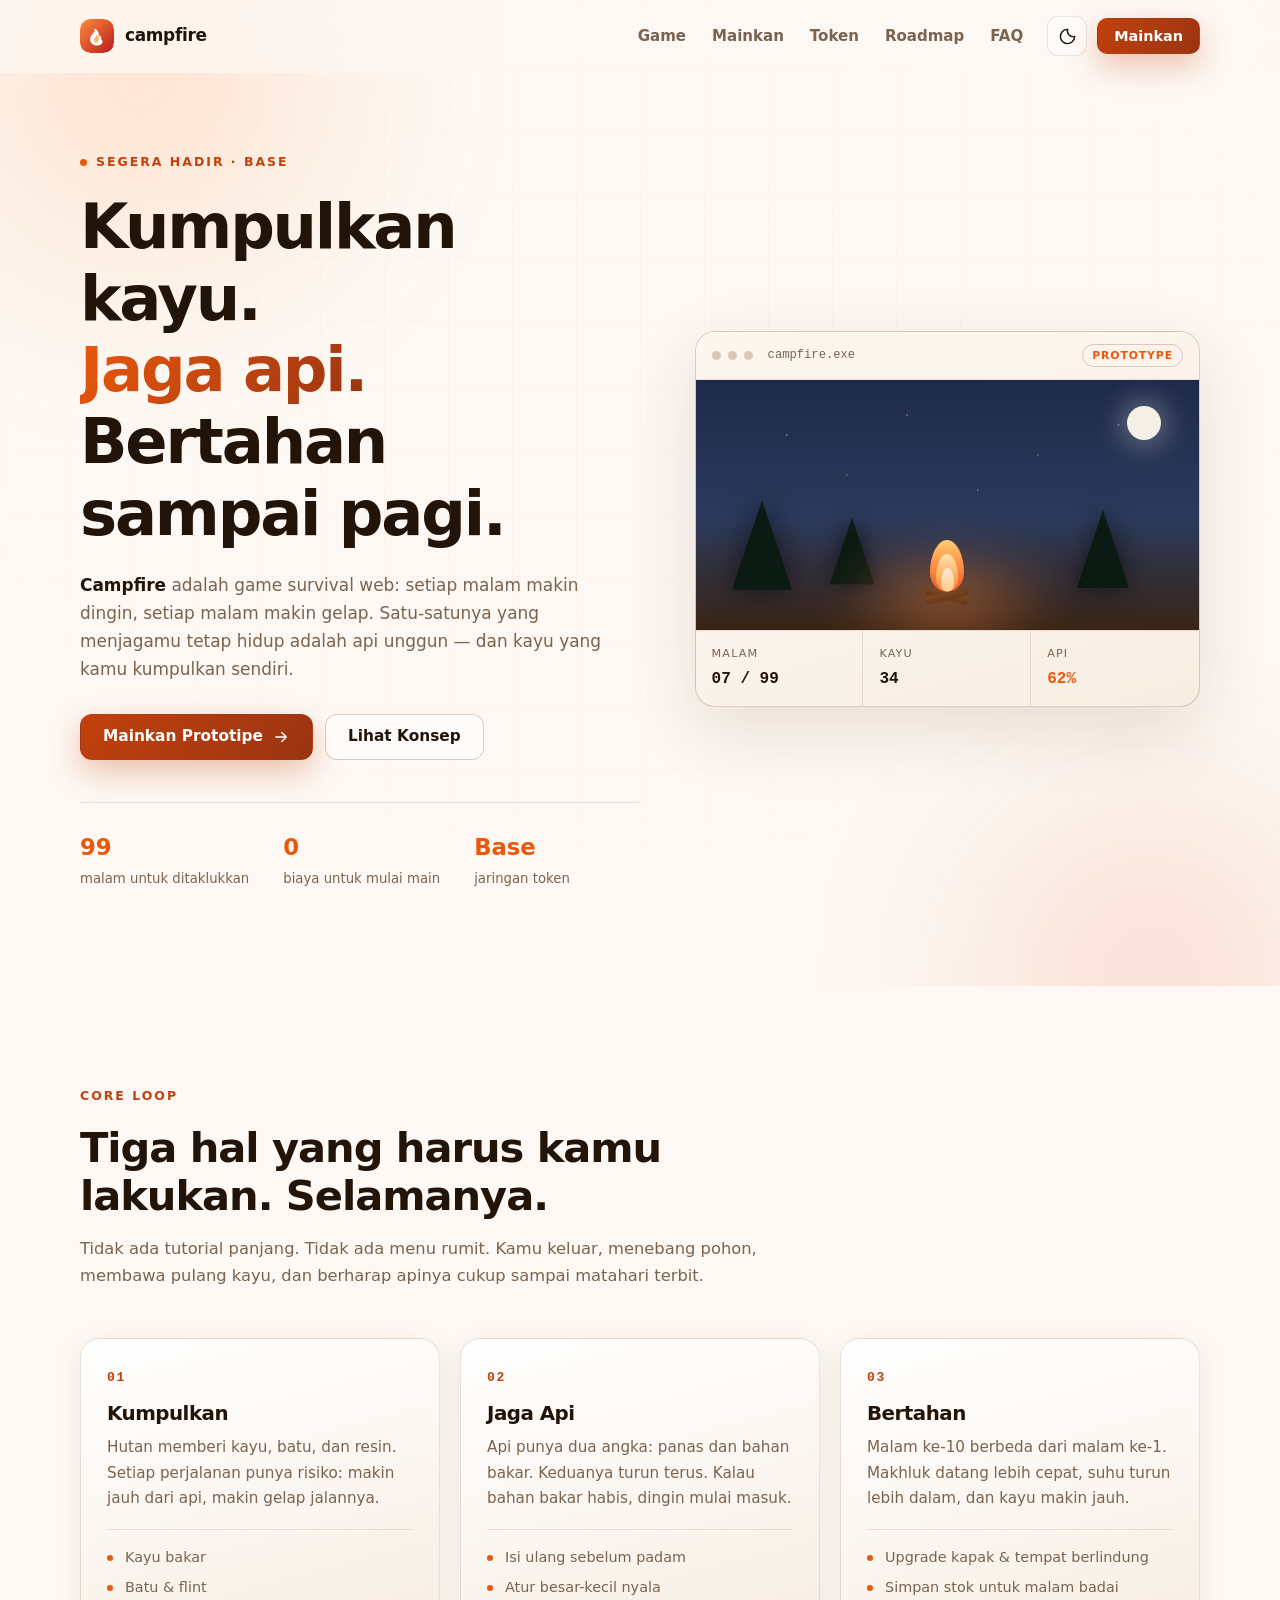
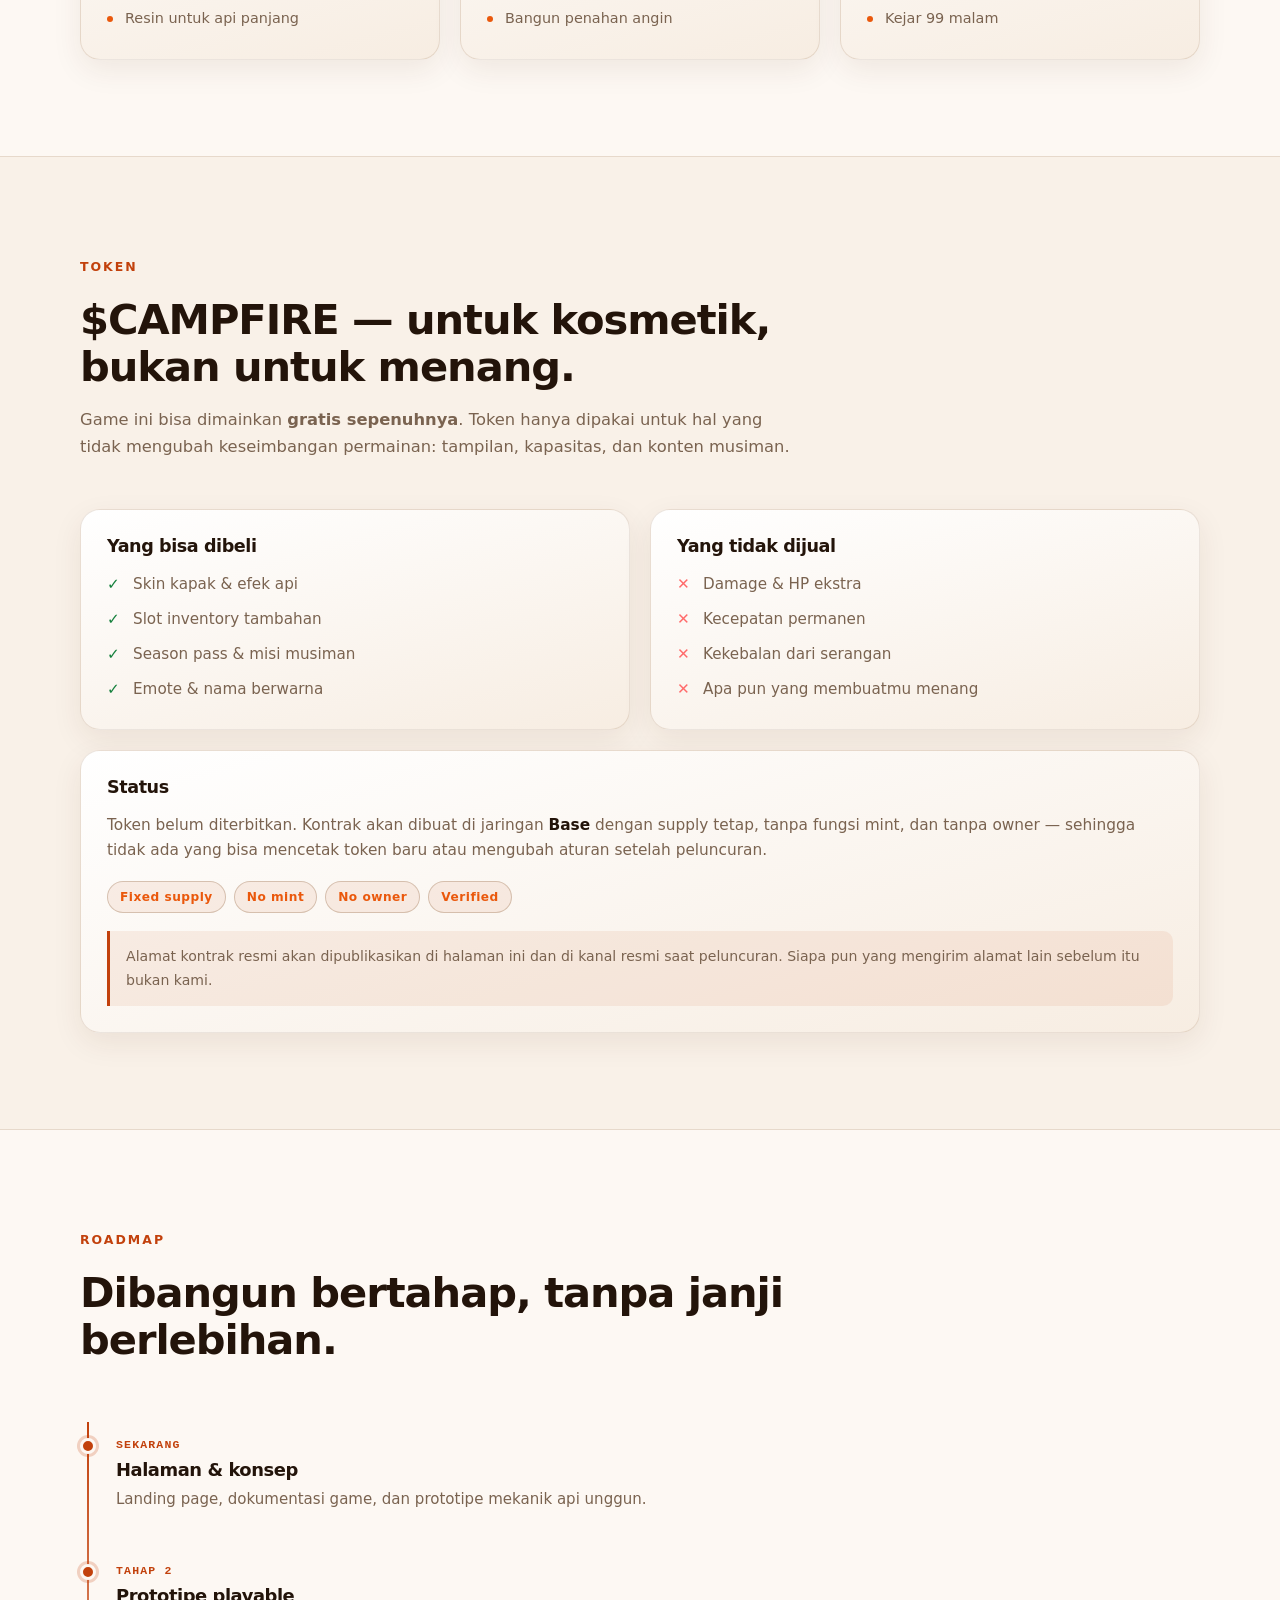
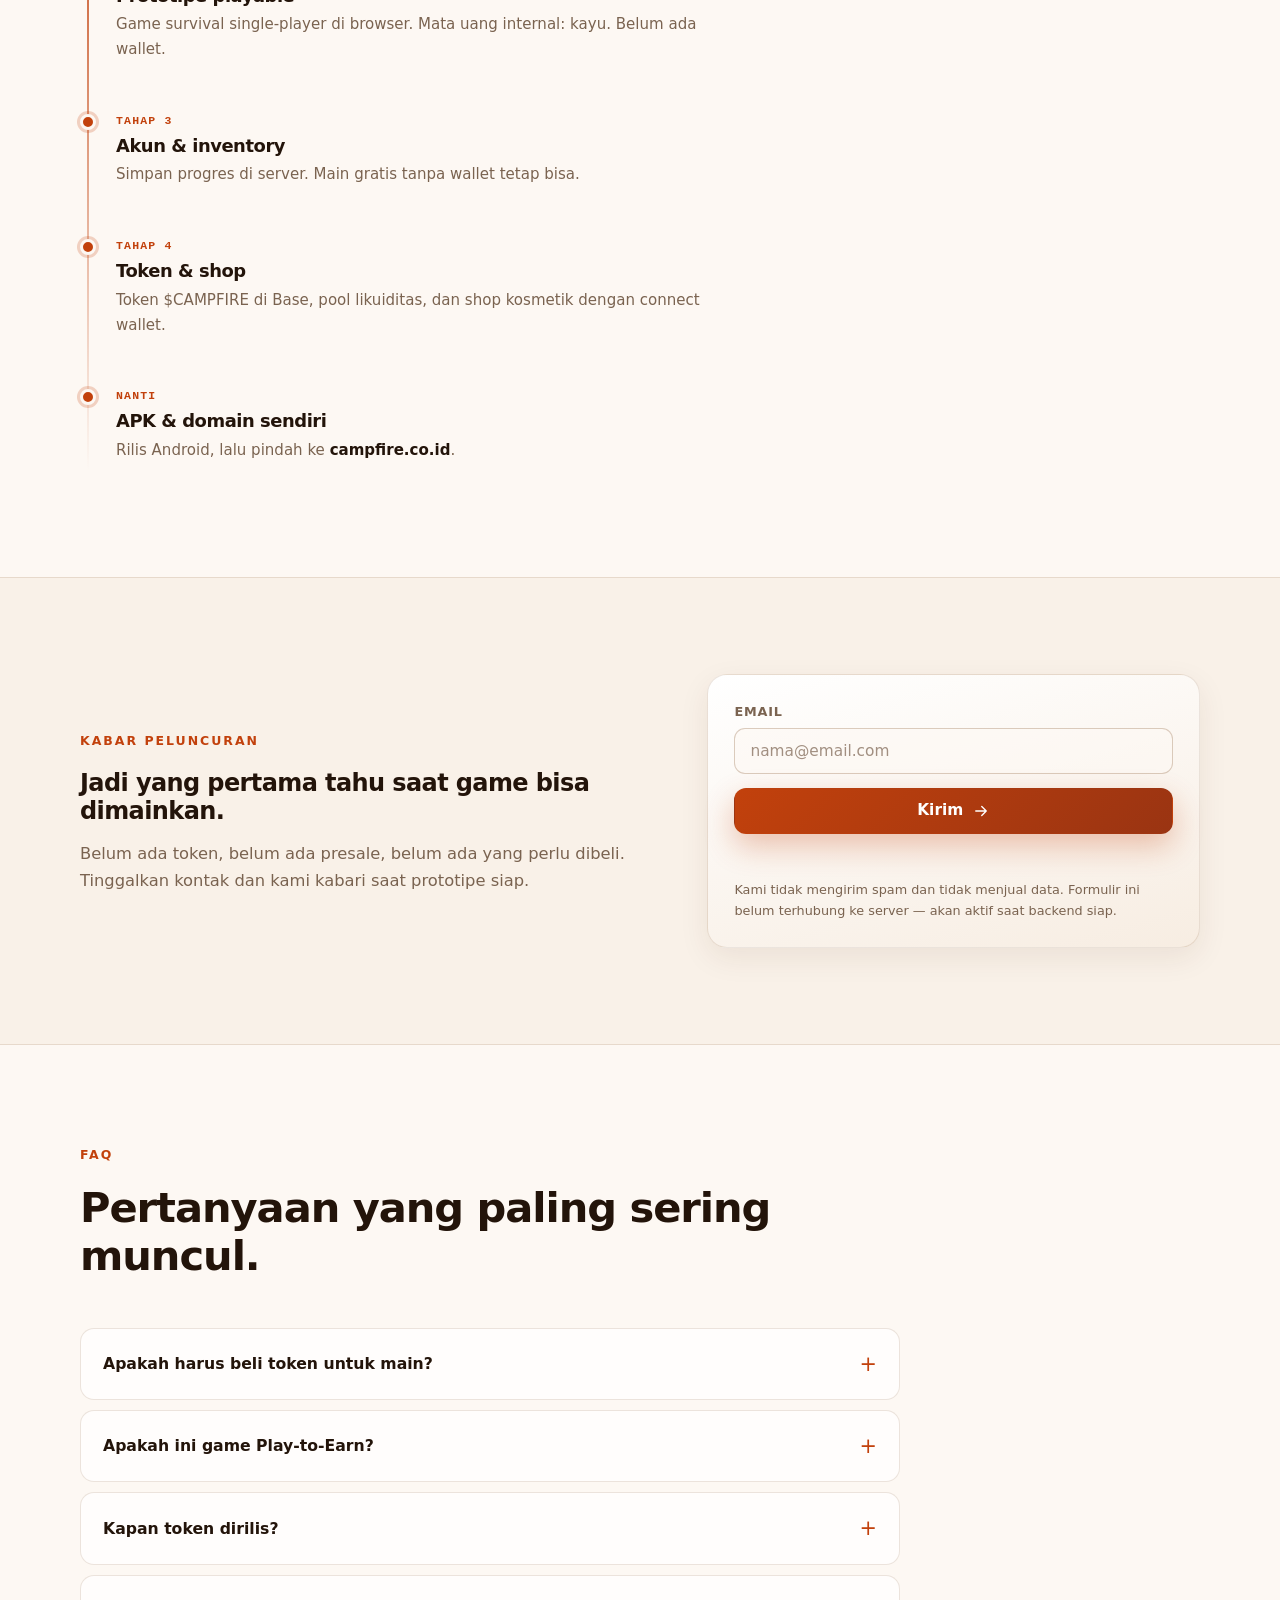
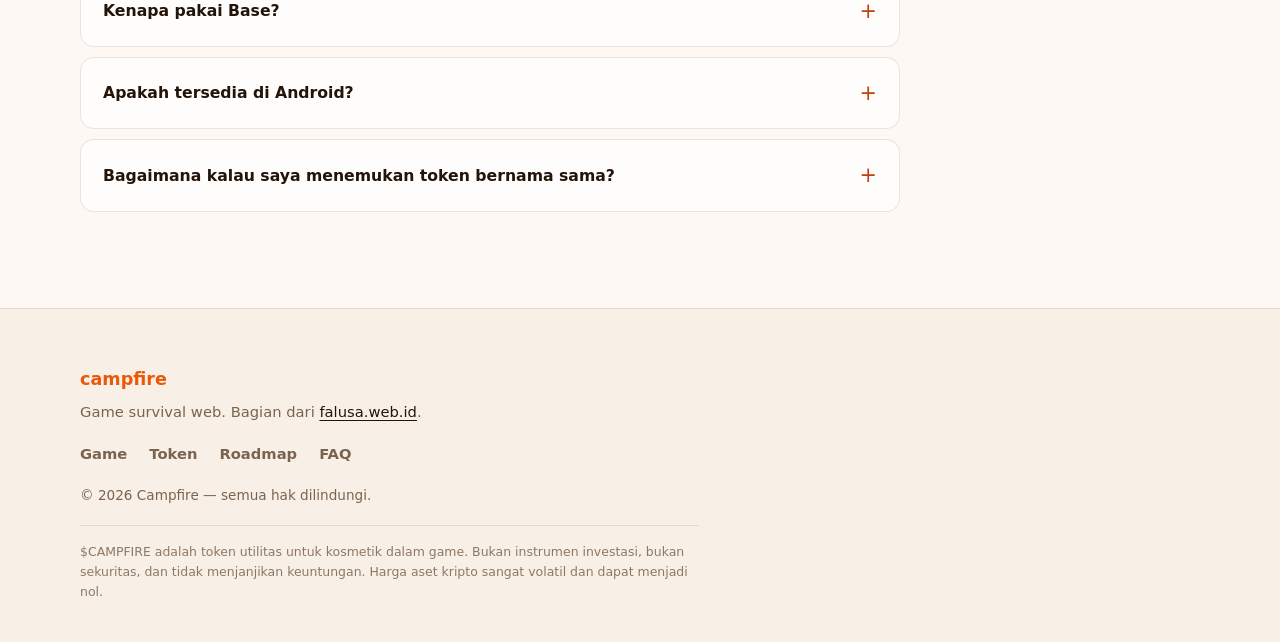
==== campfire/index.html @ db2f1a20 "Tambah halaman Campfire dan prototipe game survival" ====
<!doctype html>
<html lang="id" data-theme="dark">
<head>
  <meta charset="utf-8">
  <meta name="viewport" content="width=device-width, initial-scale=1">
  <title>Campfire — Survival Game on Base</title>
  <meta name="description" content="Campfire — game survival bertahan malam. Kumpulkan kayu, jaga api unggun, jangan sampai padam. Segera hadir di campfire.falusa.web.id.">
  <meta name="author" content="falusa">
  <meta name="theme-color" content="#0b0705">
  <script>document.documentElement.classList.add('js');</script>
  <link rel="canonical" href="https://campfire.falusa.web.id/">
  <link rel="icon" href="assets/img/favicon.svg" type="image/svg+xml">
  <link rel="stylesheet" href="assets/css/campfire.css">

  <meta property="og:type" content="website">
  <meta property="og:site_name" content="Campfire">
  <meta property="og:title" content="Campfire — Survival Game on Base">
  <meta property="og:description" content="Kumpulkan kayu. Jaga api. Bertahan sampai pagi. Game survival web yang segera hadir.">
  <meta property="og:url" content="https://campfire.falusa.web.id/">
  <meta name="twitter:card" content="summary">

  <script type="application/ld+json">
  {
    "@context": "https://schema.org",
    "@type": "VideoGame",
    "name": "Campfire",
    "url": "https://campfire.falusa.web.id",
    "genre": ["Survival", "Casual"],
    "gamePlatform": ["Web browser", "Android"],
    "applicationCategory": "Game",
    "operatingSystem": "Web, Android",
    "publisher": { "@type": "Organization", "name": "falusa", "url": "https://falusa.web.id" }
  }
  </script>
</head>
<body>
  <a class="skip-link" href="#main">Lewati ke konten</a>

  <header class="site-header" id="siteHeader">
    <div class="container nav-wrap">
      <a class="brand" href="#top" aria-label="Campfire — beranda">
        <span class="brand-mark" aria-hidden="true">
          <svg viewBox="0 0 32 32" fill="none" xmlns="http://www.w3.org/2000/svg">
            <rect width="32" height="32" rx="10" fill="url(#cfGrad)"/>
            <path d="M16 25c-3.6 0-6.5-2.6-6.5-5.9 0-2.4 1.4-4 2.6-5.4.9-1 1.7-1.9 1.7-3.1 0-.6-.2-1.1-.5-1.6 2.6.7 4.4 3 4.4 5.4 0 .9-.2 1.6-.5 2.3.7-.3 1.2-.9 1.5-1.6.9 1.2 1.4 2.6 1.4 4C23 22.4 19.6 25 16 25Z" fill="#fff"/>
            <path d="M16 22.4c-1.6 0-2.9-1.2-2.9-2.7 0-1.5 1.2-2.3 1.9-3.3.4-.6.7-1.2.7-1.9 1.4.8 2.2 2.3 2.2 3.7 0 2.3-1.5 4.2-1.9 4.2Z" fill="#FFB86B"/>
            <defs>
              <linearGradient id="cfGrad" x1="0" y1="0" x2="32" y2="32" gradientUnits="userSpaceOnUse">
                <stop stop-color="#FF8A3D"/><stop offset="1" stop-color="#B91C1C"/>
              </linearGradient>
            </defs>
          </svg>
        </span>
        <span class="brand-text">campfire</span>
      </a>

      <nav class="nav-links" id="navLinks" aria-label="Navigasi utama">
        <a href="#game">Game</a>
        <a href="play.html">Mainkan</a>
        <a href="#token">Token</a>
        <a href="#roadmap">Roadmap</a>
        <a href="#faq">FAQ</a>
      </nav>

      <div class="nav-actions">
        <button class="icon-btn" id="themeToggle" type="button" aria-label="Ganti tema" title="Ganti tema">
          <svg class="icon-sun" viewBox="0 0 24 24" fill="none" aria-hidden="true"><circle cx="12" cy="12" r="4" stroke="currentColor" stroke-width="1.8"/><path d="M12 2v2M12 20v2M4.93 4.93l1.42 1.42M17.65 17.65l1.42 1.42M2 12h2M20 12h2M4.93 19.07l1.42-1.42M17.65 6.35l1.42-1.42" stroke="currentColor" stroke-width="1.8" stroke-linecap="round"/></svg>
          <svg class="icon-moon" viewBox="0 0 24 24" fill="none" aria-hidden="true"><path d="M21 12.79A9 9 0 1 1 11.21 3c.34 0 .67.02 1 .05a7 7 0 0 0 8.74 8.74c.03.33.05.66.05 1Z" stroke="currentColor" stroke-width="1.8" stroke-linejoin="round"/></svg>
        </button>
        <a class="btn btn-sm btn-primary nav-cta" href="play.html">Mainkan</a>
        <button class="icon-btn menu-btn" id="menuToggle" type="button" aria-label="Buka menu" aria-expanded="false" aria-controls="navLinks">
          <svg viewBox="0 0 24 24" fill="none" aria-hidden="true"><path d="M4 7h16M4 12h16M4 17h16" stroke="currentColor" stroke-width="1.8" stroke-linecap="round"/></svg>
        </button>
      </div>
    </div>
  </header>

  <main id="main">
    <!-- HERO -->
    <section class="hero" id="top">
      <div class="hero-bg" aria-hidden="true">
        <div class="glow glow-a"></div>
        <div class="glow glow-b"></div>
        <div class="embers" id="embers"></div>
        <div class="grid-fade"></div>
      </div>

      <div class="container hero-grid">
        <div class="hero-copy reveal">
          <p class="eyebrow"><span class="pulse-dot"></span> Segera hadir · Base</p>
          <h1>Kumpulkan kayu.<br><span class="gradient-text">Jaga api.</span><br>Bertahan sampai pagi.</h1>
          <p class="lead">
            <strong>Campfire</strong> adalah game survival web: setiap malam makin dingin,
            setiap malam makin gelap. Satu-satunya yang menjagamu tetap hidup adalah api
            unggun — dan kayu yang kamu kumpulkan sendiri.
          </p>
          <div class="hero-actions">
            <a class="btn btn-primary" href="play.html">
              Mainkan Prototipe
              <svg viewBox="0 0 24 24" fill="none" aria-hidden="true"><path d="M5 12h14M13 6l6 6-6 6" stroke="currentColor" stroke-width="1.8" stroke-linecap="round" stroke-linejoin="round"/></svg>
            </a>
            <a class="btn btn-ghost" href="#game">Lihat Konsep</a>
          </div>
          <ul class="hero-facts" aria-label="Ringkasan">
            <li><strong>99</strong><span>malam untuk ditaklukkan</span></li>
            <li><strong>0</strong><span>biaya untuk mulai main</span></li>
            <li><strong>Base</strong><span>jaringan token</span></li>
          </ul>
        </div>

        <div class="hero-visual reveal" aria-hidden="true">
          <div class="visual-card">
            <div class="visual-head">
              <span class="traffic"></span><span class="traffic"></span><span class="traffic"></span>
              <span class="visual-title">campfire.exe</span>
              <span class="live-badge">prototype</span>
            </div>
            <div class="night-scene">
              <div class="moon"></div>
              <div class="stars"></div>
              <div class="tree tree-a"></div>
              <div class="tree tree-b"></div>
              <div class="tree tree-c"></div>
              <div class="fire">
                <span class="flame f1"></span>
                <span class="flame f2"></span>
                <span class="flame f3"></span>
                <span class="log log-a"></span>
                <span class="log log-b"></span>
              </div>
              <div class="fire-glow"></div>
            </div>
            <div class="hud">
              <div class="hud-item"><span class="hud-label">Malam</span><strong>07 / 99</strong></div>
              <div class="hud-item"><span class="hud-label">Kayu</span><strong>34</strong></div>
              <div class="hud-item"><span class="hud-label">Api</span><strong class="warn">62%</strong></div>
            </div>
          </div>
        </div>
      </div>
    </section>

    <!-- GAME -->
    <section class="section" id="game">
      <div class="container">
        <div class="section-head reveal">
          <p class="eyebrow">Core loop</p>
          <h2>Tiga hal yang harus kamu lakukan. Selamanya.</h2>
          <p class="section-sub">
            Tidak ada tutorial panjang. Tidak ada menu rumit. Kamu keluar, menebang pohon,
            membawa pulang kayu, dan berharap apinya cukup sampai matahari terbit.
          </p>
        </div>

        <div class="loop-grid">
          <article class="loop-card reveal">
            <span class="loop-num">01</span>
            <h3>Kumpulkan</h3>
            <p>Hutan memberi kayu, batu, dan resin. Setiap perjalanan punya risiko: makin jauh dari api, makin gelap jalannya.</p>
            <ul class="loop-list">
              <li>Kayu bakar</li>
              <li>Batu &amp; flint</li>
              <li>Resin untuk api panjang</li>
            </ul>
          </article>

          <article class="loop-card reveal">
            <span class="loop-num">02</span>
            <h3>Jaga Api</h3>
            <p>Api punya dua angka: panas dan bahan bakar. Keduanya turun terus. Kalau bahan bakar habis, dingin mulai masuk.</p>
            <ul class="loop-list">
              <li>Isi ulang sebelum padam</li>
              <li>Atur besar-kecil nyala</li>
              <li>Bangun penahan angin</li>
            </ul>
          </article>

          <article class="loop-card reveal">
            <span class="loop-num">03</span>
            <h3>Bertahan</h3>
            <p>Malam ke-10 berbeda dari malam ke-1. Makhluk datang lebih cepat, suhu turun lebih dalam, dan kayu makin jauh.</p>
            <ul class="loop-list">
              <li>Upgrade kapak &amp; tempat berlindung</li>
              <li>Simpan stok untuk malam badai</li>
              <li>Kejar 99 malam</li>
            </ul>
          </article>
        </div>
      </div>
    </section>

    <!-- TOKEN -->
    <section class="section section-alt" id="token">
      <div class="container">
        <div class="section-head reveal">
          <p class="eyebrow">Token</p>
          <h2>$CAMPFIRE — untuk kosmetik, bukan untuk menang.</h2>
          <p class="section-sub">
            Game ini bisa dimainkan <strong>gratis sepenuhnya</strong>. Token hanya dipakai
            untuk hal yang tidak mengubah keseimbangan permainan: tampilan, kapasitas, dan
            konten musiman.
          </p>
        </div>

        <div class="token-grid">
          <div class="token-card reveal">
            <h3>Yang bisa dibeli</h3>
            <ul class="check-list">
              <li>Skin kapak &amp; efek api</li>
              <li>Slot inventory tambahan</li>
              <li>Season pass &amp; misi musiman</li>
              <li>Emote &amp; nama berwarna</li>
            </ul>
          </div>

          <div class="token-card reveal">
            <h3>Yang tidak dijual</h3>
            <ul class="cross-list">
              <li>Damage &amp; HP ekstra</li>
              <li>Kecepatan permanen</li>
              <li>Kekebalan dari serangan</li>
              <li>Apa pun yang membuatmu menang</li>
            </ul>
          </div>

          <div class="token-card token-card-wide reveal">
            <h3>Status</h3>
            <p class="token-note">
              Token belum diterbitkan. Kontrak akan dibuat di jaringan <strong>Base</strong>
              dengan supply tetap, tanpa fungsi mint, dan tanpa owner — sehingga tidak ada
              yang bisa mencetak token baru atau mengubah aturan setelah peluncuran.
            </p>
            <div class="token-badges">
              <span class="badge">Fixed supply</span>
              <span class="badge">No mint</span>
              <span class="badge">No owner</span>
              <span class="badge">Verified</span>
            </div>
            <p class="token-warn">
              Alamat kontrak resmi akan dipublikasikan di halaman ini dan di kanal resmi
              saat peluncuran. Siapa pun yang mengirim alamat lain sebelum itu bukan kami.
            </p>
          </div>
        </div>
      </div>
    </section>

    <!-- ROADMAP -->
    <section class="section" id="roadmap">
      <div class="container">
        <div class="section-head reveal">
          <p class="eyebrow">Roadmap</p>
          <h2>Dibangun bertahap, tanpa janji berlebihan.</h2>
        </div>

        <ol class="timeline">
          <li class="timeline-item reveal">
            <span class="timeline-dot"></span>
            <div class="timeline-body">
              <span class="timeline-tag">Sekarang</span>
              <h3>Halaman &amp; konsep</h3>
              <p>Landing page, dokumentasi game, dan prototipe mekanik api unggun.</p>
            </div>
          </li>
          <li class="timeline-item reveal">
            <span class="timeline-dot"></span>
            <div class="timeline-body">
              <span class="timeline-tag">Tahap 2</span>
              <h3>Prototipe playable</h3>
              <p>Game survival single-player di browser. Mata uang internal: kayu. Belum ada wallet.</p>
            </div>
          </li>
          <li class="timeline-item reveal">
            <span class="timeline-dot"></span>
            <div class="timeline-body">
              <span class="timeline-tag">Tahap 3</span>
              <h3>Akun &amp; inventory</h3>
              <p>Simpan progres di server. Main gratis tanpa wallet tetap bisa.</p>
            </div>
          </li>
          <li class="timeline-item reveal">
            <span class="timeline-dot"></span>
            <div class="timeline-body">
              <span class="timeline-tag">Tahap 4</span>
              <h3>Token &amp; shop</h3>
              <p>Token $CAMPFIRE di Base, pool likuiditas, dan shop kosmetik dengan connect wallet.</p>
            </div>
          </li>
          <li class="timeline-item reveal">
            <span class="timeline-dot"></span>
            <div class="timeline-body">
              <span class="timeline-tag">Nanti</span>
              <h3>APK &amp; domain sendiri</h3>
              <p>Rilis Android, lalu pindah ke <strong>campfire.co.id</strong>.</p>
            </div>
          </li>
        </ol>
      </div>
    </section>

    <!-- NOTIFY -->
    <section class="section section-alt" id="notify">
      <div class="container notify-wrap">
        <div class="notify-copy reveal">
          <p class="eyebrow">Kabar peluncuran</p>
          <h2>Jadi yang pertama tahu saat game bisa dimainkan.</h2>
          <p class="section-sub">
            Belum ada token, belum ada presale, belum ada yang perlu dibeli.
            Tinggalkan kontak dan kami kabari saat prototipe siap.
          </p>
        </div>

        <form class="notify-form reveal" id="notifyForm" novalidate>
          <label class="field">
            <span>Email</span>
            <input type="email" name="email" id="notifyEmail" placeholder="nama@email.com" autocomplete="email" required>
          </label>
          <button class="btn btn-primary" type="submit">
            Kirim
            <svg viewBox="0 0 24 24" fill="none" aria-hidden="true"><path d="M5 12h14M13 6l6 6-6 6" stroke="currentColor" stroke-width="1.8" stroke-linecap="round" stroke-linejoin="round"/></svg>
          </button>
          <p class="form-msg" id="notifyMsg" role="status" aria-live="polite"></p>
          <p class="form-note">
            Kami tidak mengirim spam dan tidak menjual data. Formulir ini belum terhubung
            ke server — akan aktif saat backend siap.
          </p>
        </form>
      </div>
    </section>

    <!-- FAQ -->
    <section class="section" id="faq">
      <div class="container">
        <div class="section-head reveal">
          <p class="eyebrow">FAQ</p>
          <h2>Pertanyaan yang paling sering muncul.</h2>
        </div>

        <div class="faq-list">
          <details class="faq-item reveal">
            <summary>Apakah harus beli token untuk main?</summary>
            <p>Tidak. Game bisa dimainkan gratis sepenuhnya. Token hanya untuk kosmetik dan kenyamanan.</p>
          </details>
          <details class="faq-item reveal">
            <summary>Apakah ini game Play-to-Earn?</summary>
            <p>Bukan. Tidak ada janji penghasilan. Token bukan investasi dan tidak menjanjikan keuntungan apa pun.</p>
          </details>
          <details class="faq-item reveal">
            <summary>Kapan token dirilis?</summary>
            <p>Setelah game bisa dimainkan. Token tanpa game hanya akan jadi token kosong, dan kami tidak mau itu.</p>
          </details>
          <details class="faq-item reveal">
            <summary>Kenapa pakai Base?</summary>
            <p>Biaya transaksi sangat murah dan jaringan terhubung dengan ekosistem Ethereum, sehingga pembelian kosmetik tidak membebani pemain.</p>
          </details>
          <details class="faq-item reveal">
            <summary>Apakah tersedia di Android?</summary>
            <p>Rencananya ya, setelah versi web stabil. Untuk sekarang fokus ke browser dulu.</p>
          </details>
          <details class="faq-item reveal">
            <summary>Bagaimana kalau saya menemukan token bernama sama?</summary>
            <p>Abaikan. Hanya alamat kontrak yang dipublikasikan di halaman ini yang resmi.</p>
          </details>
        </div>
      </div>
    </section>
  </main>

  <footer class="site-footer">
    <div class="container footer-wrap">
      <div class="footer-brand">
        <span class="brand-text">campfire</span>
        <p>Game survival web. Bagian dari <a href="https://falusa.web.id">falusa.web.id</a>.</p>
      </div>
      <div class="footer-links">
        <a href="#game">Game</a>
        <a href="#token">Token</a>
        <a href="#roadmap">Roadmap</a>
        <a href="#faq">FAQ</a>
      </div>
      <p class="footer-copy">© <span id="year">2026</span> Campfire — semua hak dilindungi.</p>
      <p class="footer-legal">
        $CAMPFIRE adalah token utilitas untuk kosmetik dalam game. Bukan instrumen investasi,
        bukan sekuritas, dan tidak menjanjikan keuntungan. Harga aset kripto sangat volatil
        dan dapat menjadi nol.
      </p>
    </div>
  </footer>

  <script src="assets/js/campfire.js" defer></script>
</body>
</html>
---- campfire/assets/css/campfire.css ----
/* =========================================================
   Campfire — campfire.falusa.web.id
   Berdiri sendiri (tidak bergantung pada style.css falusa).
   ========================================================= */

:root {
  color-scheme: dark;
  --bg: #0b0705;
  --bg-soft: #140d08;
  --card: #1a1109;
  --card-2: #221609;
  --text: #f6ece0;
  --muted: #b9a48e;
  --border: rgba(255, 176, 108, 0.14);
  --border-strong: rgba(255, 176, 108, 0.3);
  --primary: #ff8a3d;
  --primary-2: #e0451f;
  --ember: #ffb86b;
  --lime: #7dd87d;
  --danger: #ff6b6b;
  --shadow: 0 24px 70px rgba(0, 0, 0, 0.6);
  --shadow-sm: 0 10px 30px rgba(0, 0, 0, 0.4);
  --radius: 20px;
  --radius-sm: 14px;
  --container: 1120px;
  --font: ui-sans-serif, system-ui, -apple-system, "Segoe UI", Roboto, "Helvetica Neue", Arial, sans-serif;
  --mono: ui-monospace, SFMono-Regular, Menlo, Consolas, "Liberation Mono", monospace;
}

[data-theme="light"] {
  color-scheme: light;
  --bg: #fdf8f3;
  --bg-soft: #f7ede2;
  --card: #ffffff;
  --card-2: #fdf3e8;
  --text: #23140a;
  --muted: #7a6350;
  --border: rgba(120, 72, 30, 0.14);
  --border-strong: rgba(120, 72, 30, 0.26);
  --primary: #c2410c;
  --primary-2: #9a3412;
  --ember: #ea580c;
  --lime: #15803d;
  --shadow: 0 24px 70px rgba(80, 40, 10, 0.12);
  --shadow-sm: 0 10px 30px rgba(80, 40, 10, 0.08);
}

*,
*::before,
*::after { box-sizing: border-box; }

html {
  scroll-behavior: smooth;
  scroll-padding-top: 88px;
  -webkit-text-size-adjust: 100%;
}

body {
  margin: 0;
  overflow-x: hidden;
  background: var(--bg);
  color: var(--text);
  font-family: var(--font);
  font-size: 16px;
  line-height: 1.65;
  -webkit-font-smoothing: antialiased;
  text-rendering: optimizeLegibility;
  transition: background-color 0.3s ease, color 0.3s ease;
}

img, svg { display: block; max-width: 100%; }
a { color: inherit; text-decoration: none; }
h1, h2, h3 { margin: 0; line-height: 1.15; letter-spacing: -0.025em; }
p { margin: 0; }
ul, ol { margin: 0; padding: 0; list-style: none; }

.container {
  width: min(100% - 40px, var(--container));
  margin-inline: auto;
}

.skip-link {
  position: absolute;
  left: -9999px;
  top: 0;
  z-index: 200;
  padding: 12px 18px;
  border-radius: 0 0 12px 0;
  background: var(--primary);
  color: #1a0d04;
  font-weight: 700;
}

.skip-link:focus { left: 0; }

/* ---------- Header ---------- */

.site-header {
  position: fixed;
  inset: 0 0 auto;
  z-index: 100;
  background: color-mix(in srgb, var(--bg) 78%, transparent);
  backdrop-filter: blur(14px);
  border-bottom: 1px solid transparent;
  transition: border-color 0.25s ease, background-color 0.25s ease;
}

.site-header.scrolled {
  border-bottom-color: var(--border);
  background: color-mix(in srgb, var(--bg) 92%, transparent);
}

.nav-wrap {
  display: flex;
  align-items: center;
  gap: 24px;
  height: 72px;
}

.brand {
  display: inline-flex;
  align-items: center;
  gap: 11px;
  font-weight: 800;
  font-size: 1.06rem;
  letter-spacing: -0.02em;
}

.brand-mark { width: 34px; height: 34px; flex: none; }
.brand-mark svg { width: 100%; height: 100%; border-radius: 10px; }
.brand-text { text-transform: lowercase; }

.nav-links {
  display: flex;
  align-items: center;
  gap: 26px;
  margin-left: auto;
  font-size: 0.94rem;
  font-weight: 600;
  color: var(--muted);
}

.nav-links a { transition: color 0.2s ease; }
.nav-links a:hover { color: var(--text); }

.nav-actions { display: flex; align-items: center; gap: 10px; }

.icon-btn {
  display: inline-flex;
  align-items: center;
  justify-content: center;
  width: 40px;
  height: 40px;
  border: 1px solid var(--border);
  border-radius: 11px;
  background: color-mix(in srgb, var(--card) 60%, transparent);
  color: var(--text);
  cursor: pointer;
  transition: border-color 0.2s ease, transform 0.2s ease;
}

.icon-btn:hover { border-color: var(--primary); transform: translateY(-1px); }
.icon-btn svg { width: 19px; height: 19px; }

[data-theme="dark"] .icon-moon,
[data-theme="light"] .icon-sun { display: none; }

.menu-btn { display: none; }

/* ---------- Buttons ---------- */

.btn {
  display: inline-flex;
  align-items: center;
  justify-content: center;
  gap: 9px;
  padding: 13px 22px;
  border: 1px solid transparent;
  border-radius: 12px;
  font-family: inherit;
  font-size: 0.96rem;
  font-weight: 700;
  line-height: 1;
  cursor: pointer;
  transition: transform 0.2s ease, box-shadow 0.2s ease, border-color 0.2s ease;
}

.btn svg { width: 18px; height: 18px; }

.btn-primary {
  background: linear-gradient(135deg, var(--primary), var(--primary-2));
  color: #1a0d04;
  box-shadow: 0 12px 30px color-mix(in srgb, var(--primary) 30%, transparent);
}

[data-theme="light"] .btn-primary { color: #fff; }

.btn-primary:hover {
  transform: translateY(-2px);
  box-shadow: 0 18px 38px color-mix(in srgb, var(--primary) 40%, transparent);
}

.btn-ghost {
  border-color: var(--border-strong);
  background: color-mix(in srgb, var(--card) 55%, transparent);
  color: var(--text);
}

.btn-ghost:hover { transform: translateY(-2px); border-color: var(--primary); }

.btn-sm { padding: 10px 16px; font-size: 0.9rem; border-radius: 10px; }

.nav-cta { display: inline-flex; }

/* ---------- Hero ---------- */

.hero {
  position: relative;
  padding: 148px 0 96px;
  overflow: hidden;
}

.hero-bg {
  position: absolute;
  inset: 0;
  pointer-events: none;
  z-index: 0;
}

.glow {
  position: absolute;
  border-radius: 50%;
  filter: blur(90px);
  opacity: 0.5;
}

.glow-a {
  width: 520px;
  height: 520px;
  top: -180px;
  left: -120px;
  background: radial-gradient(circle, rgba(255, 138, 61, 0.55), transparent 70%);
}

.glow-b {
  width: 460px;
  height: 460px;
  bottom: -220px;
  right: -100px;
  background: radial-gradient(circle, rgba(224, 69, 31, 0.45), transparent 70%);
}

.grid-fade {
  position: absolute;
  inset: 0;
  background-image:
    linear-gradient(to right, rgba(255, 176, 108, 0.06) 1px, transparent 1px),
    linear-gradient(to bottom, rgba(255, 176, 108, 0.06) 1px, transparent 1px);
  background-size: 64px 64px;
  mask-image: radial-gradient(ellipse 70% 60% at 50% 40%, #000 30%, transparent 78%);
  -webkit-mask-image: radial-gradient(ellipse 70% 60% at 50% 40%, #000 30%, transparent 78%);
}

.embers {
  position: absolute;
  inset: 0;
  overflow: hidden;
}

.ember-particle {
  position: absolute;
  bottom: -10px;
  width: 3px;
  height: 3px;
  border-radius: 50%;
  background: var(--ember);
  box-shadow: 0 0 8px 2px rgba(255, 184, 107, 0.7);
  animation: rise linear infinite;
  opacity: 0;
}

@keyframes rise {
  0% { transform: translateY(0) translateX(0); opacity: 0; }
  12% { opacity: 0.9; }
  70% { opacity: 0.5; }
  100% { transform: translateY(-88vh) translateX(var(--drift, 20px)); opacity: 0; }
}

.hero-grid {
  position: relative;
  z-index: 1;
  display: grid;
  grid-template-columns: 1.05fr 0.95fr;
  gap: 56px;
  align-items: center;
}

.eyebrow {
  display: inline-flex;
  align-items: center;
  gap: 9px;
  margin-bottom: 18px;
  font-size: 0.78rem;
  font-weight: 700;
  letter-spacing: 0.16em;
  text-transform: uppercase;
  color: var(--primary);
}

.pulse-dot {
  position: relative;
  width: 7px;
  height: 7px;
  border-radius: 50%;
  background: var(--ember);
  box-shadow: 0 0 0 0 rgba(255, 184, 107, 0.6);
  animation: pulse 2.4s infinite;
}

@keyframes pulse {
  0% { box-shadow: 0 0 0 0 rgba(255, 184, 107, 0.55); }
  70% { box-shadow: 0 0 0 12px rgba(255, 184, 107, 0); }
  100% { box-shadow: 0 0 0 0 rgba(255, 184, 107, 0); }
}

.hero h1 {
  font-size: clamp(2.3rem, 5vw, 3.9rem);
  font-weight: 800;
  letter-spacing: -0.035em;
}

.gradient-text {
  background: linear-gradient(120deg, var(--ember), var(--primary-2));
  -webkit-background-clip: text;
  background-clip: text;
  color: transparent;
}

.lead {
  margin-top: 22px;
  max-width: 56ch;
  color: var(--muted);
  font-size: 1.06rem;
}

.lead strong { color: var(--text); }

.hero-actions {
  display: flex;
  flex-wrap: wrap;
  gap: 12px;
  margin-top: 30px;
}

.hero-facts {
  display: flex;
  flex-wrap: wrap;
  gap: 34px;
  margin-top: 42px;
  padding-top: 26px;
  border-top: 1px solid var(--border);
}

.hero-facts li { display: flex; flex-direction: column; gap: 2px; }
.hero-facts strong { font-size: 1.42rem; font-weight: 800; color: var(--ember); }
.hero-facts span { font-size: 0.83rem; color: var(--muted); }

/* ---------- Hero visual ---------- */

.visual-card {
  border: 1px solid var(--border-strong);
  border-radius: var(--radius);
  background: linear-gradient(165deg, var(--card), var(--bg-soft));
  box-shadow: var(--shadow);
  overflow: hidden;
}

.visual-head {
  display: flex;
  align-items: center;
  gap: 7px;
  padding: 12px 16px;
  border-bottom: 1px solid var(--border);
  background: color-mix(in srgb, var(--card-2) 70%, transparent);
}

.traffic {
  width: 9px;
  height: 9px;
  border-radius: 50%;
  background: var(--border-strong);
}

.visual-title {
  margin-left: 8px;
  font-family: var(--mono);
  font-size: 0.76rem;
  color: var(--muted);
}

.live-badge {
  margin-left: auto;
  padding: 2px 9px;
  border: 1px solid var(--border-strong);
  border-radius: 999px;
  font-size: 0.68rem;
  font-weight: 700;
  letter-spacing: 0.08em;
  text-transform: uppercase;
  color: var(--ember);
}

.night-scene {
  position: relative;
  height: 250px;
  background: linear-gradient(180deg, #0a0f1f 0%, #14213d 55%, #1a1008 100%);
  overflow: hidden;
}

[data-theme="light"] .night-scene {
  background: linear-gradient(180deg, #1e2a4a 0%, #2b3a5c 55%, #3a2415 100%);
}

.moon {
  position: absolute;
  top: 26px;
  right: 38px;
  width: 34px;
  height: 34px;
  border-radius: 50%;
  background: #f5f0e6;
  box-shadow: 0 0 26px 8px rgba(245, 240, 230, 0.28);
}

.stars {
  position: absolute;
  inset: 0;
  background-image:
    radial-gradient(1.4px 1.4px at 18% 22%, #fff, transparent),
    radial-gradient(1.2px 1.2px at 42% 14%, #fff, transparent),
    radial-gradient(1px 1px at 68% 30%, #fff, transparent),
    radial-gradient(1.3px 1.3px at 84% 18%, #fff, transparent),
    radial-gradient(1px 1px at 30% 38%, #fff, transparent),
    radial-gradient(1.1px 1.1px at 56% 44%, #fff, transparent);
  opacity: 0.55;
}

.tree {
  position: absolute;
  bottom: 46px;
  width: 0;
  height: 0;
  border-left: 26px solid transparent;
  border-right: 26px solid transparent;
  border-bottom: 78px solid #0b1a12;
  filter: drop-shadow(0 0 12px rgba(0, 0, 0, 0.6));
}

.tree-a { left: 8%; transform: scale(1.15); }
.tree-b { left: 26%; bottom: 40px; transform: scale(0.85); }
.tree-c { right: 14%; bottom: 42px; transform: scale(1.0); }

.fire {
  position: absolute;
  bottom: 26px;
  left: 50%;
  transform: translateX(-50%);
  width: 70px;
  height: 76px;
}

.flame {
  position: absolute;
  bottom: 12px;
  left: 50%;
  border-radius: 50% 50% 50% 50% / 62% 62% 38% 38%;
  transform-origin: 50% 100%;
  animation: flicker 1.6s ease-in-out infinite;
}

.f1 {
  width: 34px;
  height: 52px;
  margin-left: -17px;
  background: linear-gradient(180deg, #ffd27a, #ff8a3d 55%, #e0451f);
  filter: blur(0.4px);
}

.f2 {
  width: 22px;
  height: 38px;
  margin-left: -11px;
  background: linear-gradient(180deg, #fff3c4, #ffb86b 60%, #ff8a3d);
  animation-delay: 0.22s;
}

.f3 {
  width: 13px;
  height: 24px;
  margin-left: -6.5px;
  background: linear-gradient(180deg, #ffffff, #ffe9a8);
  animation-delay: 0.44s;
}

@keyframes flicker {
  0%, 100% { transform: scaleY(1) scaleX(1) rotate(-1deg); opacity: 0.95; }
  35% { transform: scaleY(1.12) scaleX(0.94) rotate(1.5deg); opacity: 1; }
  70% { transform: scaleY(0.92) scaleX(1.05) rotate(-2deg); opacity: 0.9; }
}

.log {
  position: absolute;
  bottom: 4px;
  left: 50%;
  width: 44px;
  height: 8px;
  border-radius: 4px;
  background: linear-gradient(180deg, #4a2c17, #2a1809);
}

.log-a { transform: translateX(-50%) rotate(14deg); }
.log-b { transform: translateX(-50%) rotate(-14deg); }

.fire-glow {
  position: absolute;
  bottom: -34px;
  left: 50%;
  transform: translateX(-50%);
  width: 240px;
  height: 130px;
  border-radius: 50%;
  background: radial-gradient(ellipse, rgba(255, 138, 61, 0.42), transparent 68%);
  filter: blur(18px);
  animation: glowPulse 3s ease-in-out infinite;
}

@keyframes glowPulse {
  0%, 100% { opacity: 0.7; transform: translateX(-50%) scale(1); }
  50% { opacity: 1; transform: translateX(-50%) scale(1.08); }
}

.hud {
  display: grid;
  grid-template-columns: repeat(3, 1fr);
  border-top: 1px solid var(--border);
}

.hud-item {
  padding: 14px 16px;
  border-right: 1px solid var(--border);
  display: flex;
  flex-direction: column;
  gap: 2px;
}

.hud-item:last-child { border-right: 0; }

.hud-label {
  font-size: 0.7rem;
  letter-spacing: 0.1em;
  text-transform: uppercase;
  color: var(--muted);
}

.hud-item strong { font-family: var(--mono); font-size: 1rem; }
.hud-item .warn { color: var(--ember); }

/* ---------- Sections ---------- */

.section { padding: 96px 0; }

.section-alt {
  background: color-mix(in srgb, var(--bg-soft) 60%, transparent);
  border-block: 1px solid var(--border);
}

.section-head { max-width: 720px; margin-bottom: 48px; }
.section-head h2 { font-size: clamp(1.8rem, 3.4vw, 2.6rem); font-weight: 800; }
.section-sub { margin-top: 16px; color: var(--muted); font-size: 1.02rem; }

/* ---------- Loop cards ---------- */

.loop-grid {
  display: grid;
  grid-template-columns: repeat(3, 1fr);
  gap: 20px;
}

.loop-card {
  position: relative;
  padding: 28px 26px;
  border: 1px solid var(--border);
  border-radius: var(--radius);
  background: linear-gradient(165deg, var(--card), var(--bg-soft));
  box-shadow: var(--shadow-sm);
  transition: transform 0.28s ease, border-color 0.28s ease;
}

.loop-card:hover { transform: translateY(-4px); border-color: var(--border-strong); }

.loop-num {
  display: block;
  margin-bottom: 14px;
  font-family: var(--mono);
  font-size: 0.82rem;
  font-weight: 700;
  letter-spacing: 0.12em;
  color: var(--primary);
}

.loop-card h3 { font-size: 1.24rem; margin-bottom: 10px; }
.loop-card p { color: var(--muted); font-size: 0.95rem; }

.loop-list {
  margin-top: 18px;
  padding-top: 16px;
  border-top: 1px solid var(--border);
  display: grid;
  gap: 7px;
}

.loop-list li {
  position: relative;
  padding-left: 18px;
  font-size: 0.9rem;
  color: var(--muted);
}

.loop-list li::before {
  content: "";
  position: absolute;
  left: 0;
  top: 0.62em;
  width: 6px;
  height: 6px;
  border-radius: 50%;
  background: var(--ember);
}

/* ---------- Token ---------- */

.token-grid {
  display: grid;
  grid-template-columns: 1fr 1fr;
  gap: 20px;
}

.token-card {
  padding: 26px;
  border: 1px solid var(--border);
  border-radius: var(--radius);
  background: linear-gradient(165deg, var(--card), var(--bg-soft));
  box-shadow: var(--shadow-sm);
}

.token-card h3 { font-size: 1.1rem; margin-bottom: 16px; }
.token-card-wide { grid-column: 1 / -1; }

.check-list, .cross-list { display: grid; gap: 10px; }

.check-list li, .cross-list li {
  position: relative;
  padding-left: 26px;
  font-size: 0.95rem;
  color: var(--muted);
}

.check-list li::before {
  content: "✓";
  position: absolute;
  left: 0;
  color: var(--lime);
  font-weight: 700;
}

.cross-list li::before {
  content: "✕";
  position: absolute;
  left: 0;
  color: var(--danger);
  font-weight: 700;
}

.token-note { color: var(--muted); font-size: 0.96rem; }
.token-note strong { color: var(--text); }

.token-badges {
  display: flex;
  flex-wrap: wrap;
  gap: 8px;
  margin-top: 18px;
}

.badge {
  padding: 5px 12px;
  border: 1px solid var(--border-strong);
  border-radius: 999px;
  font-size: 0.76rem;
  font-weight: 700;
  letter-spacing: 0.04em;
  color: var(--ember);
  background: color-mix(in srgb, var(--primary) 8%, transparent);
}

.token-warn {
  margin-top: 18px;
  padding: 14px 16px;
  border-left: 3px solid var(--primary);
  border-radius: 0 10px 10px 0;
  background: color-mix(in srgb, var(--primary) 8%, transparent);
  font-size: 0.88rem;
  color: var(--muted);
}

/* ---------- Timeline ---------- */

.timeline {
  position: relative;
  display: grid;
  gap: 8px;
  padding-left: 28px;
}

.timeline::before {
  content: "";
  position: absolute;
  left: 7px;
  top: 10px;
  bottom: 10px;
  width: 2px;
  background: linear-gradient(180deg, var(--primary), transparent);
}

.timeline-item {
  position: relative;
  padding: 18px 0 18px 8px;
}

.timeline-dot {
  position: absolute;
  left: -28px;
  top: 26px;
  width: 16px;
  height: 16px;
  border-radius: 50%;
  border: 3px solid var(--bg);
  background: var(--primary);
  box-shadow: 0 0 0 3px color-mix(in srgb, var(--primary) 22%, transparent);
}

.timeline-tag {
  display: inline-block;
  margin-bottom: 6px;
  font-family: var(--mono);
  font-size: 0.72rem;
  font-weight: 700;
  letter-spacing: 0.1em;
  text-transform: uppercase;
  color: var(--primary);
}

.timeline-body h3 { font-size: 1.12rem; margin-bottom: 6px; }
.timeline-body p { color: var(--muted); font-size: 0.94rem; max-width: 62ch; }
.timeline-body strong { color: var(--text); }

/* ---------- Notify ---------- */

.notify-wrap {
  display: grid;
  grid-template-columns: 1fr 0.85fr;
  gap: 48px;
  align-items: center;
}

.notify-form {
  padding: 26px;
  border: 1px solid var(--border);
  border-radius: var(--radius);
  background: linear-gradient(165deg, var(--card), var(--bg-soft));
  box-shadow: var(--shadow-sm);
  display: grid;
  gap: 14px;
}

.field { display: grid; gap: 6px; }

.field span {
  font-size: 0.8rem;
  font-weight: 700;
  letter-spacing: 0.06em;
  text-transform: uppercase;
  color: var(--muted);
}

.field input {
  padding: 13px 15px;
  border: 1px solid var(--border-strong);
  border-radius: 11px;
  background: color-mix(in srgb, var(--bg) 60%, transparent);
  color: var(--text);
  font-family: inherit;
  font-size: 0.96rem;
  transition: border-color 0.2s ease;
}

.field input::placeholder { color: color-mix(in srgb, var(--muted) 70%, transparent); }
.field input:focus { outline: none; border-color: var(--primary); }

.form-msg { font-size: 0.9rem; min-height: 1.2em; }
.form-msg.ok { color: var(--lime); }
.form-msg.err { color: var(--danger); }

.form-note { font-size: 0.8rem; color: var(--muted); }

/* ---------- FAQ ---------- */

.faq-list { display: grid; gap: 10px; max-width: 820px; }

.faq-item {
  border: 1px solid var(--border);
  border-radius: var(--radius-sm);
  background: color-mix(in srgb, var(--card) 70%, transparent);
  overflow: hidden;
  transition: border-color 0.2s ease;
}

.faq-item[open] { border-color: var(--border-strong); }

.faq-item summary {
  padding: 18px 22px;
  font-weight: 700;
  font-size: 0.98rem;
  cursor: pointer;
  list-style: none;
  display: flex;
  align-items: center;
  justify-content: space-between;
  gap: 16px;
}

.faq-item summary::-webkit-details-marker { display: none; }

.faq-item summary::after {
  content: "+";
  font-size: 1.3rem;
  font-weight: 400;
  color: var(--primary);
  transition: transform 0.2s ease;
}

.faq-item[open] summary::after { transform: rotate(45deg); }

.faq-item p {
  padding: 0 22px 20px;
  color: var(--muted);
  font-size: 0.94rem;
}

/* ---------- Footer ---------- */

.site-footer {
  padding: 56px 0 40px;
  border-top: 1px solid var(--border);
  background: color-mix(in srgb, var(--bg-soft) 70%, transparent);
}

.footer-wrap {
  display: grid;
  gap: 18px;
}

.footer-brand .brand-text {
  font-size: 1.1rem;
  font-weight: 800;
  color: var(--ember);
}

.footer-brand p { margin-top: 6px; color: var(--muted); font-size: 0.92rem; }
.footer-brand a { color: var(--text); text-decoration: underline; text-underline-offset: 3px; }

.footer-links {
  display: flex;
  flex-wrap: wrap;
  gap: 22px;
  font-size: 0.92rem;
  font-weight: 600;
  color: var(--muted);
}

.footer-links a:hover { color: var(--text); }

.footer-copy { font-size: 0.85rem; color: var(--muted); }

.footer-legal {
  padding-top: 16px;
  border-top: 1px solid var(--border);
  font-size: 0.78rem;
  line-height: 1.6;
  color: color-mix(in srgb, var(--muted) 85%, transparent);
  max-width: 78ch;
}

/* ---------- Reveal ---------- */

.js .reveal {
  opacity: 0;
  transform: translateY(18px);
  transition: opacity 0.6s ease, transform 0.6s ease;
}

.js .reveal.in { opacity: 1; transform: none; }

@media (prefers-reduced-motion: reduce) {
  .js .reveal { opacity: 1; transform: none; transition: none; }
  .ember-particle, .flame, .fire-glow, .pulse-dot { animation: none; }
}

/* ---------- Responsive ---------- */

@media (max-width: 980px) {
  .hero-grid, .notify-wrap { grid-template-columns: 1fr; gap: 40px; }
  .loop-grid, .token-grid { grid-template-columns: 1fr; }
  .hero { padding-top: 124px; }
  .menu-btn { display: inline-flex; }

  .nav-links {
    position: fixed;
    inset: 72px 0 auto;
    flex-direction: column;
    align-items: flex-start;
    gap: 4px;
    margin: 0;
    padding: 18px 20px 24px;
    background: color-mix(in srgb, var(--bg) 97%, transparent);
    border-bottom: 1px solid var(--border);
    transform: translateY(-12px);
    opacity: 0;
    pointer-events: none;
    transition: opacity 0.22s ease, transform 0.22s ease;
  }

  .nav-links.open {
    opacity: 1;
    transform: none;
    pointer-events: auto;
  }

  .nav-links a { padding: 10px 0; width: 100%; font-size: 1rem; }
}

@media (max-width: 620px) {
  .hero { padding: 112px 0 72px; }
  .section { padding: 72px 0; }
  .hero-facts { gap: 22px; }
  .hero-facts strong { font-size: 1.2rem; }
  .night-scene { height: 200px; }
  .hud-item { padding: 11px 12px; }
  .hud-item strong { font-size: 0.88rem; }
  .nav-cta { display: none; }
}
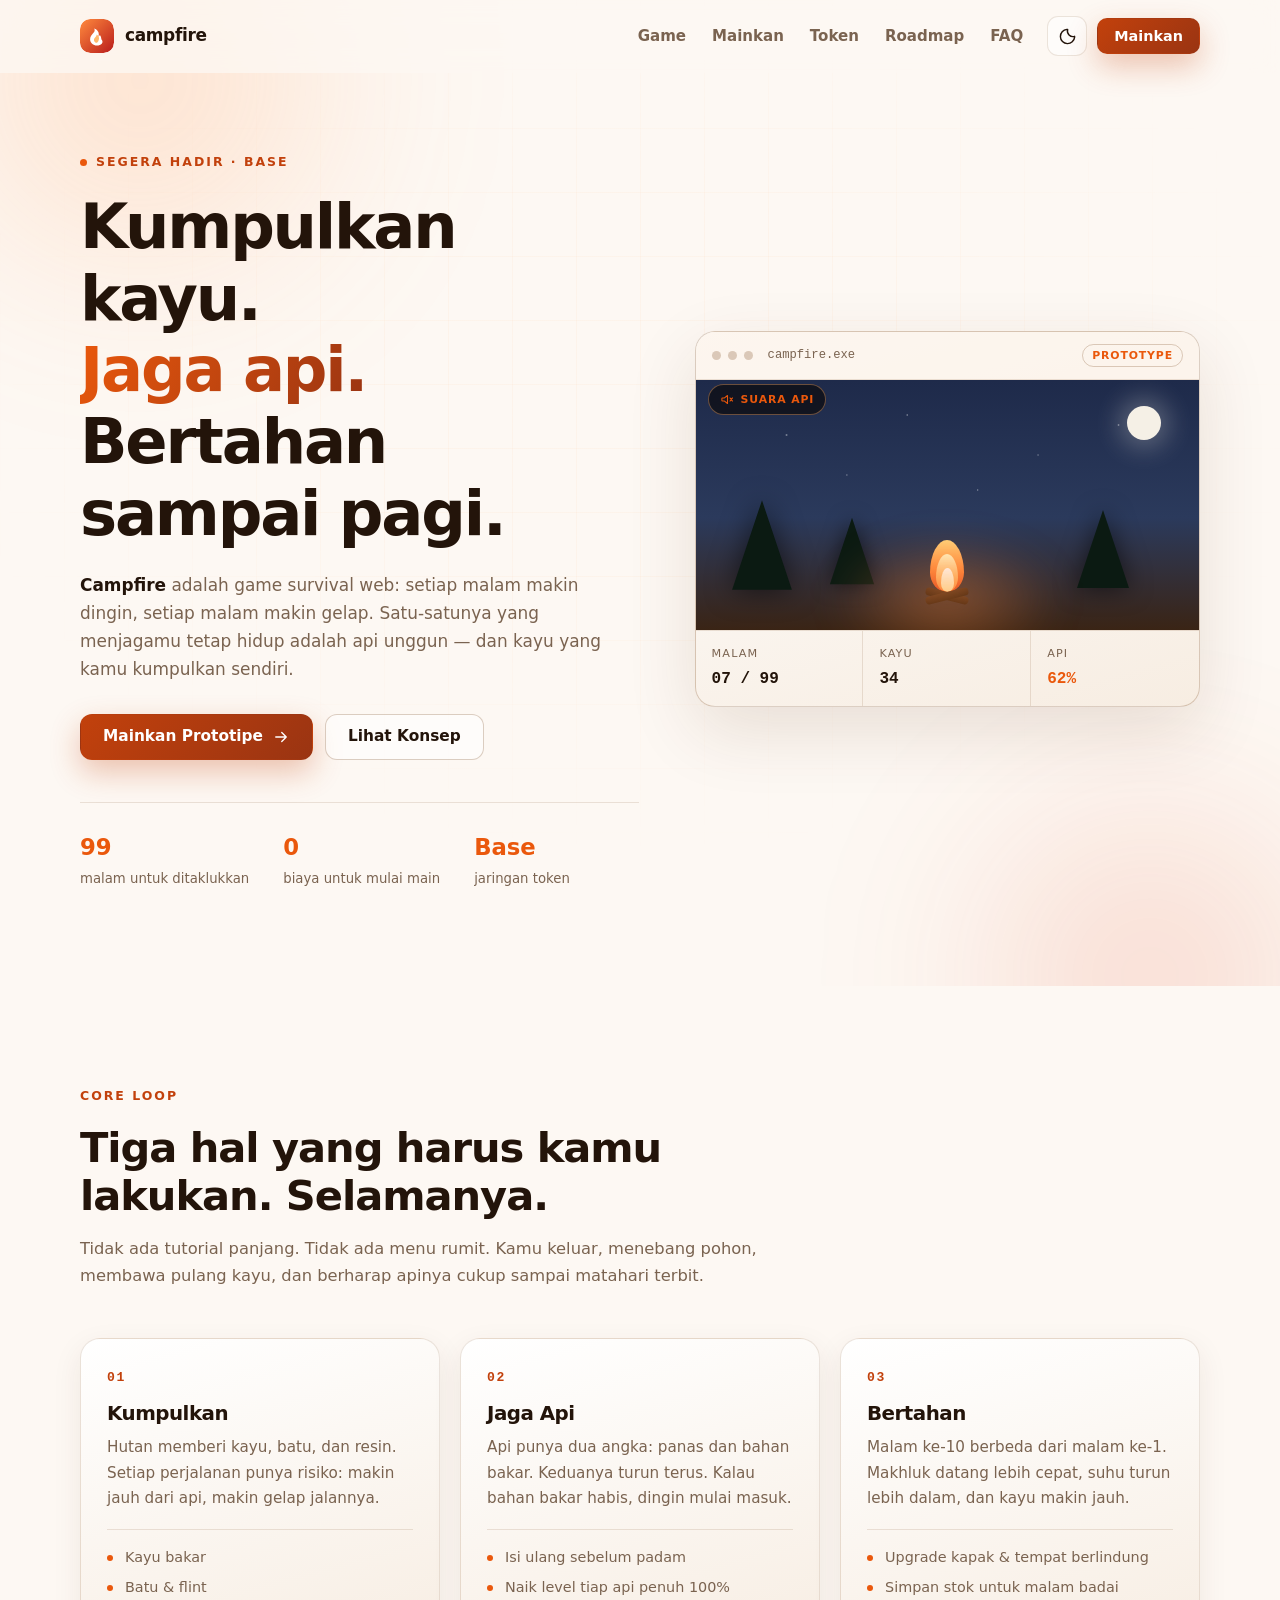
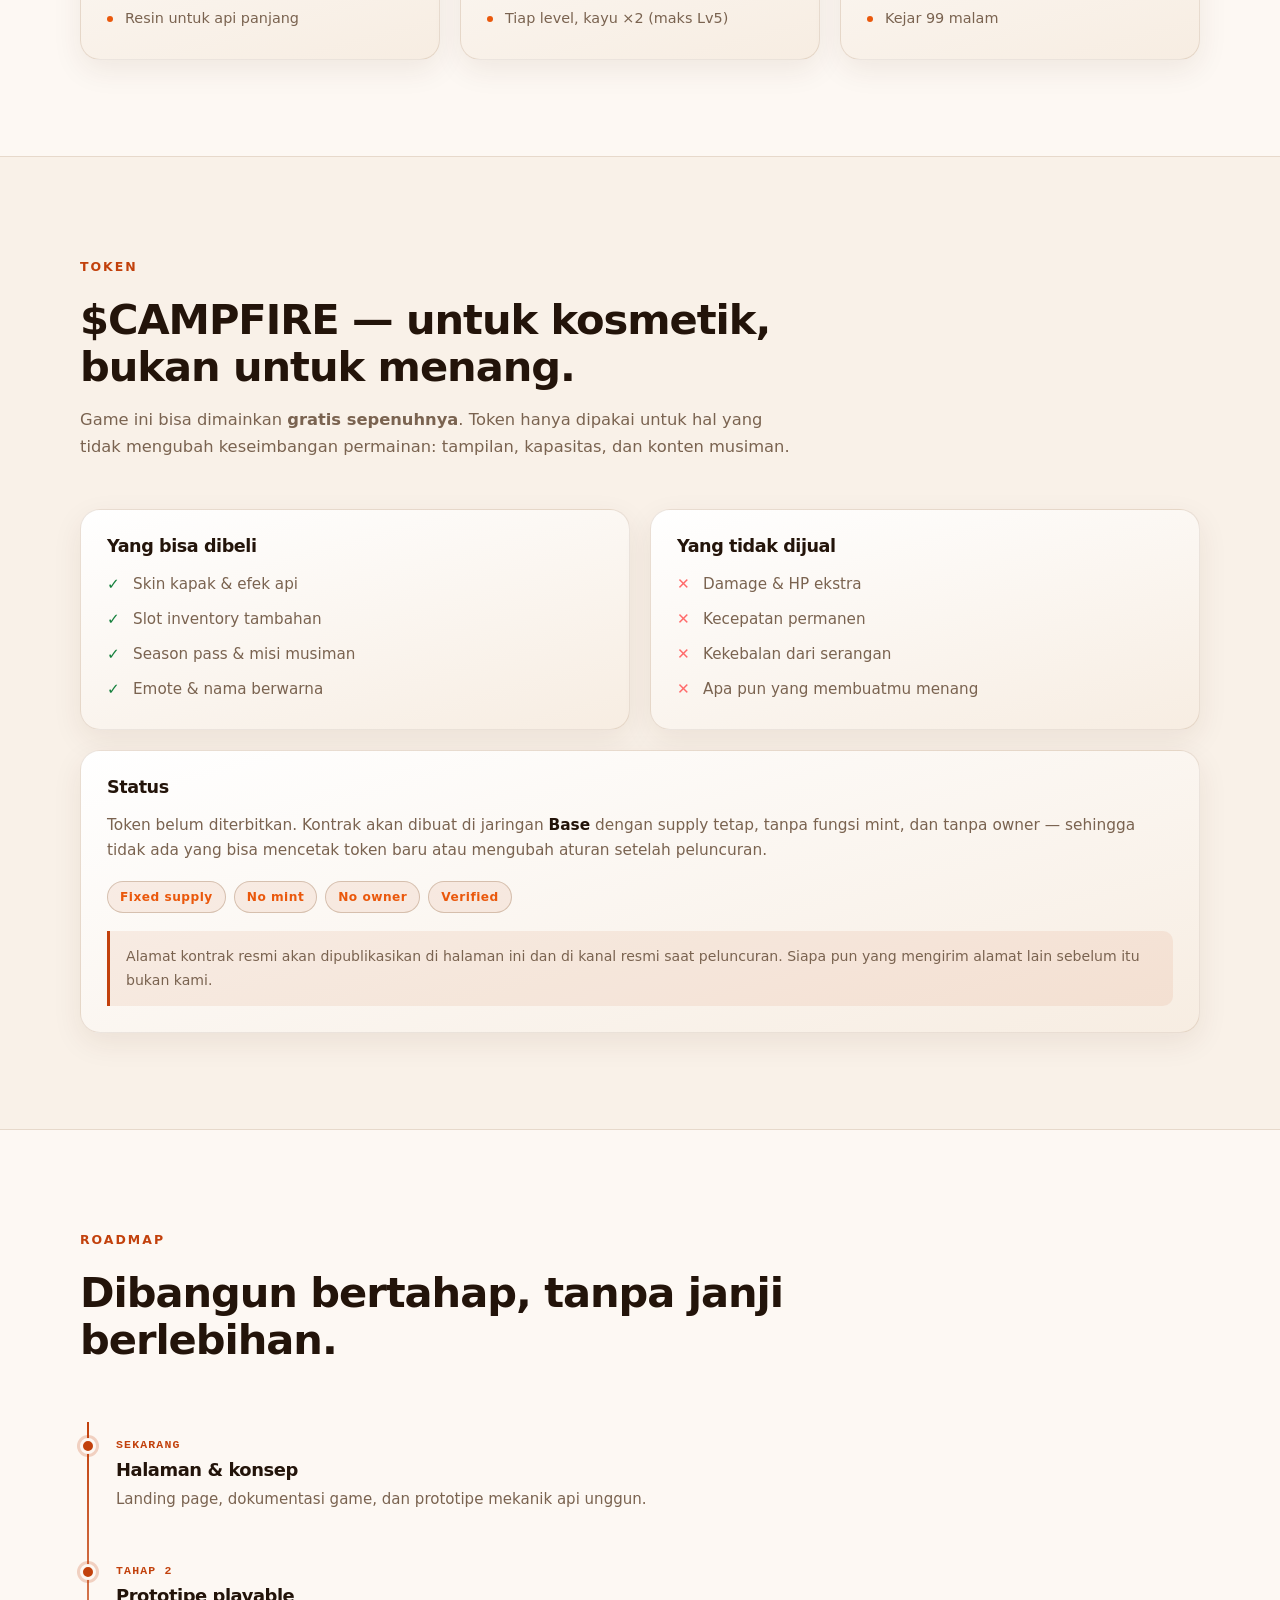
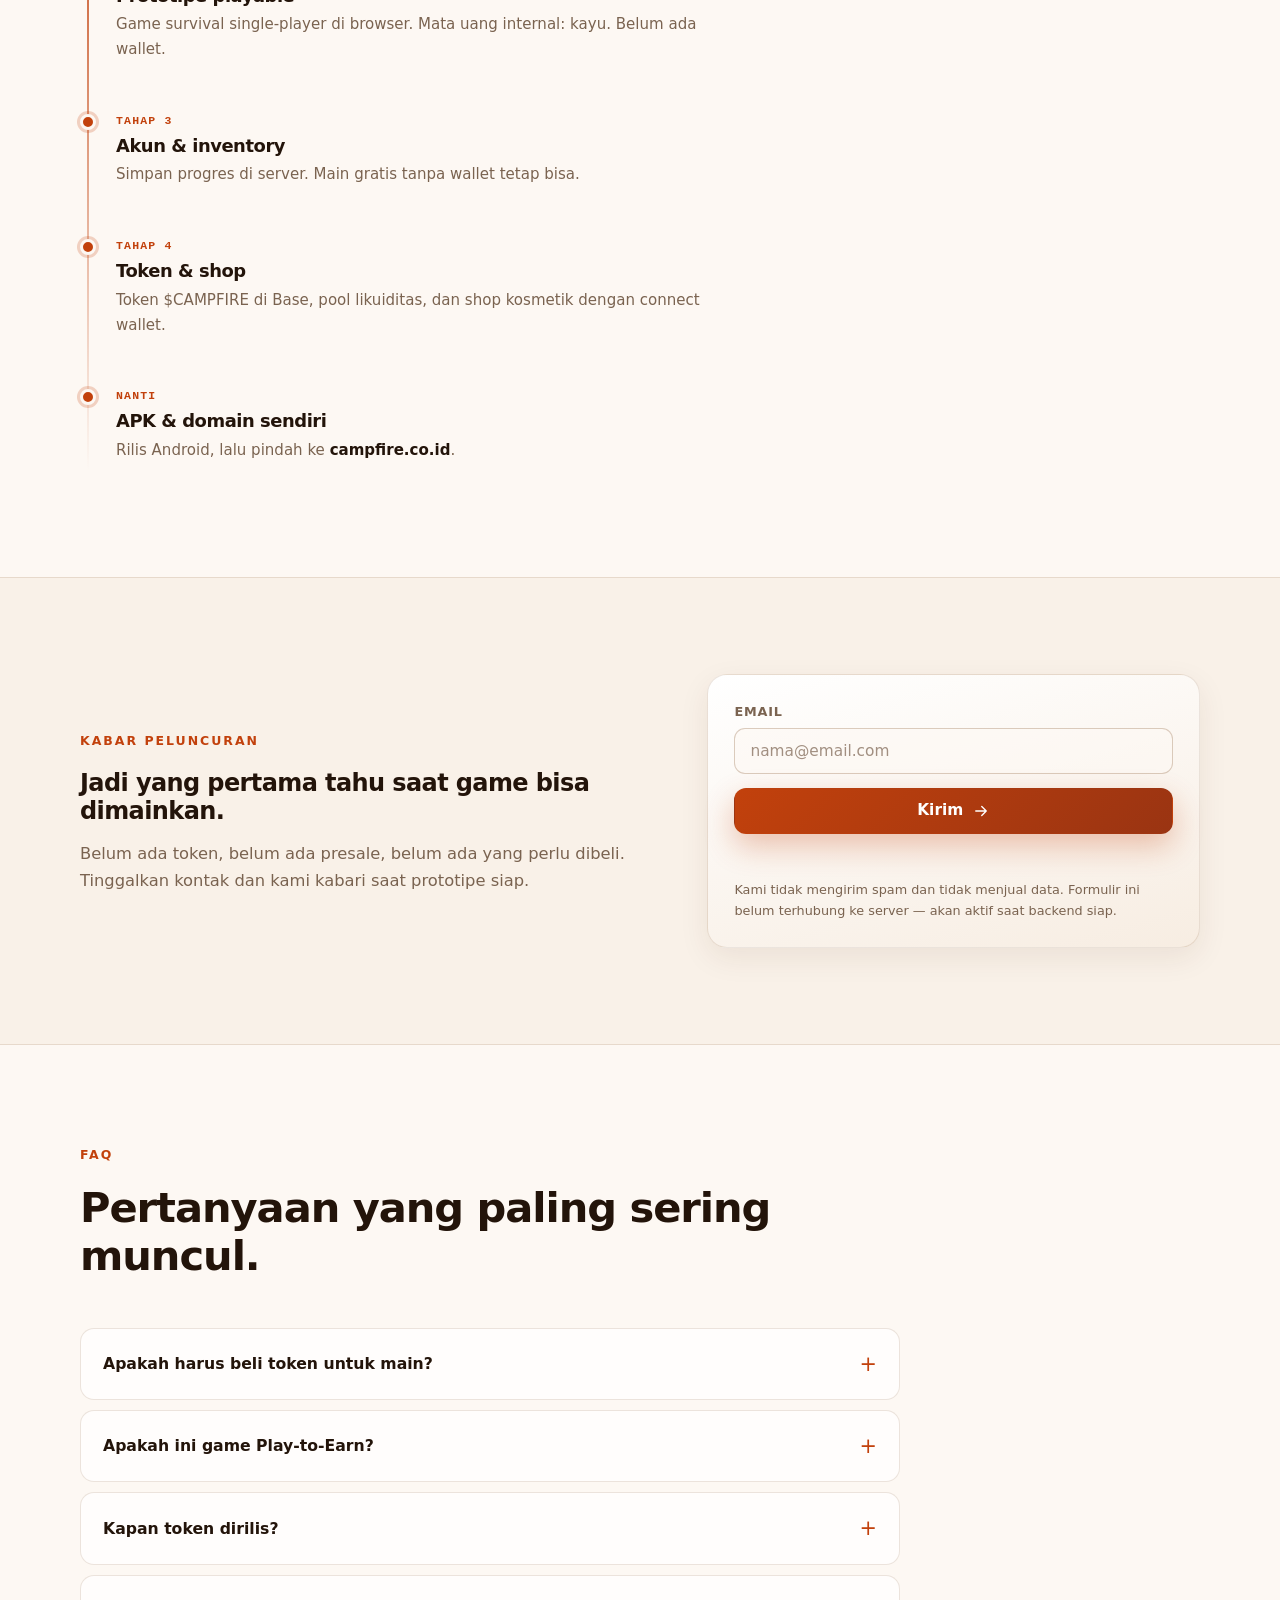
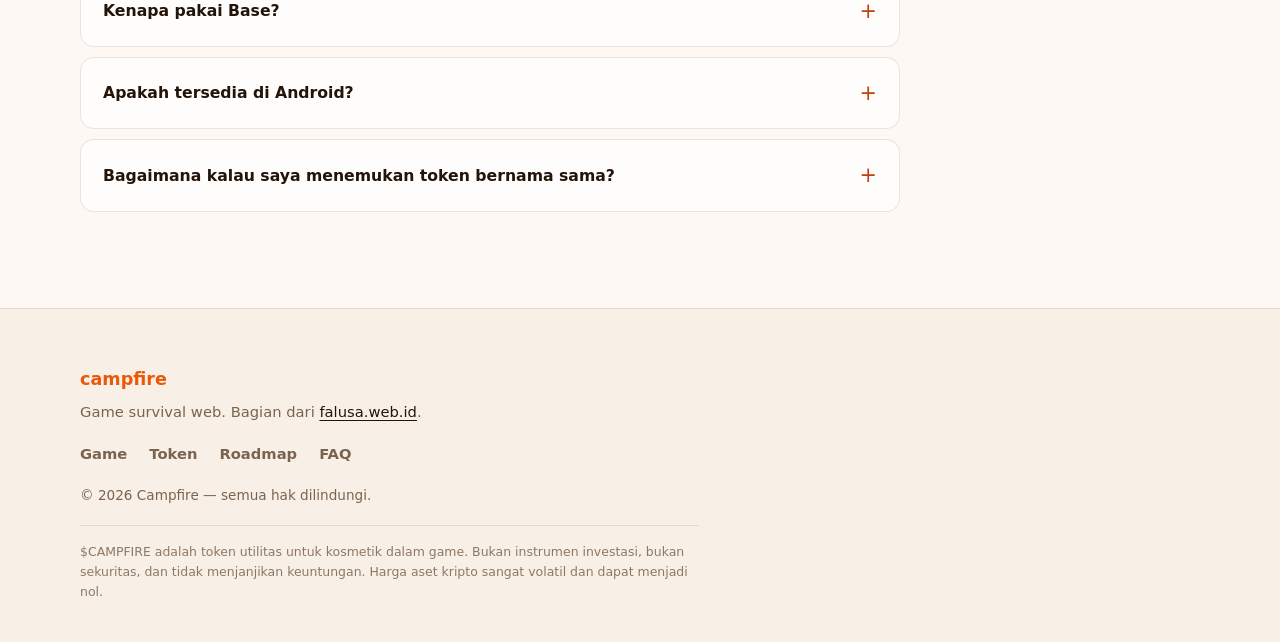
==== commit 3559bdfd: "Tambah sprite 8-bit, suara tebang, dan level api" ====
--- a/campfire/index.html
+++ b/campfire/index.html
@@ -108,14 +108,25 @@
           </ul>
         </div>
 
-        <div class="hero-visual reveal" aria-hidden="true">
+        <div class="hero-visual reveal">
           <div class="visual-card">
             <div class="visual-head">
               <span class="traffic"></span><span class="traffic"></span><span class="traffic"></span>
               <span class="visual-title">campfire.exe</span>
               <span class="live-badge">prototype</span>
             </div>
-            <div class="night-scene">
+            <button class="sound-btn" id="fireSound" type="button" aria-pressed="false" aria-label="Nyalakan suara api unggun">
+              <svg class="ico-off" viewBox="0 0 24 24" fill="none" aria-hidden="true">
+                <path d="M4 9.5h3.2L12 5.6v12.8L7.2 14.5H4a1 1 0 0 1-1-1v-3a1 1 0 0 1 1-1Z" stroke="currentColor" stroke-width="1.7" stroke-linejoin="round"/>
+                <path d="M16 9.5l4 5M20 9.5l-4 5" stroke="currentColor" stroke-width="1.7" stroke-linecap="round"/>
+              </svg>
+              <svg class="ico-on" viewBox="0 0 24 24" fill="none" aria-hidden="true">
+                <path d="M4 9.5h3.2L12 5.6v12.8L7.2 14.5H4a1 1 0 0 1-1-1v-3a1 1 0 0 1 1-1Z" stroke="currentColor" stroke-width="1.7" stroke-linejoin="round"/>
+                <path d="M15.6 8.6a4.8 4.8 0 0 1 0 6.8M18.4 6a8.6 8.6 0 0 1 0 12" stroke="currentColor" stroke-width="1.7" stroke-linecap="round"/>
+              </svg>
+              <span class="sound-label">Suara api</span>
+            </button>
+            <div class="night-scene" aria-hidden="true">
               <div class="moon"></div>
               <div class="stars"></div>
               <div class="tree tree-a"></div>
@@ -130,7 +141,7 @@
               </div>
               <div class="fire-glow"></div>
             </div>
-            <div class="hud">
+            <div class="hud" aria-hidden="true">
               <div class="hud-item"><span class="hud-label">Malam</span><strong>07 / 99</strong></div>
               <div class="hud-item"><span class="hud-label">Kayu</span><strong>34</strong></div>
               <div class="hud-item"><span class="hud-label">Api</span><strong class="warn">62%</strong></div>
@@ -170,8 +181,8 @@
             <p>Api punya dua angka: panas dan bahan bakar. Keduanya turun terus. Kalau bahan bakar habis, dingin mulai masuk.</p>
             <ul class="loop-list">
               <li>Isi ulang sebelum padam</li>
-              <li>Atur besar-kecil nyala</li>
-              <li>Bangun penahan angin</li>
+              <li>Naik level tiap api penuh 100%</li>
+              <li>Tiap level, kayu ×2 (maks Lv5)</li>
             </ul>
           </article>
 
--- a/campfire/assets/css/campfire.css
+++ b/campfire/assets/css/campfire.css
@@ -368,12 +368,60 @@
 /* ---------- Hero visual ---------- */
 
 .visual-card {
+  position: relative;
   border: 1px solid var(--border-strong);
   border-radius: var(--radius);
   background: linear-gradient(165deg, var(--card), var(--bg-soft));
   box-shadow: var(--shadow);
   overflow: hidden;
 }
+
+/* ---------- Suara api ---------- */
+
+.sound-btn {
+  position: absolute;
+  top: 52px;
+  left: 12px;
+  z-index: 3;
+  display: inline-flex;
+  align-items: center;
+  gap: 6px;
+  padding: 7px 11px;
+  border: 1px solid rgba(255, 176, 108, 0.38);
+  border-radius: 999px;
+  background: rgba(10, 7, 5, 0.62);
+  color: var(--ember);
+  font-family: inherit;
+  font-size: 0.68rem;
+  font-weight: 700;
+  letter-spacing: 0.08em;
+  text-transform: uppercase;
+  cursor: pointer;
+  backdrop-filter: blur(8px);
+  transition: background-color 0.2s ease, border-color 0.2s ease, transform 0.2s ease, color 0.2s ease;
+}
+
+.sound-btn:hover { transform: translateY(-1px); border-color: var(--ember); }
+.sound-btn:focus-visible { outline: 2px solid var(--ember); outline-offset: 2px; }
+.sound-btn svg { width: 15px; height: 15px; flex: none; }
+
+/* dorongan halus agar tombol suara terlihat (berhenti setelah 3 putaran) */
+.sound-btn[aria-pressed="false"] { animation: soundNudge 2.6s ease-in-out 3; }
+
+@keyframes soundNudge {
+  0%, 100% { box-shadow: 0 0 0 0 rgba(255, 184, 107, 0); }
+  50% { box-shadow: 0 0 0 7px rgba(255, 184, 107, 0.14); }
+}
+
+@media (prefers-reduced-motion: reduce) {
+  .sound-btn[aria-pressed="false"] { animation: none; }
+}
+
+.sound-btn .ico-on { display: none; }
+.sound-btn[aria-pressed="true"] { background: rgba(255, 138, 61, 0.24); color: #ffd9a8; border-color: rgba(255, 184, 107, 0.7); }
+.sound-btn[aria-pressed="true"] .ico-on { display: block; }
+.sound-btn[aria-pressed="true"] .ico-off { display: none; }
+.sound-btn[aria-pressed="true"] .sound-label { color: #ffe6c2; }
 
 .visual-head {
   display: flex;
@@ -957,4 +1005,6 @@
   .hud-item { padding: 11px 12px; }
   .hud-item strong { font-size: 0.88rem; }
   .nav-cta { display: none; }
-}
+  .sound-btn { top: 48px; left: 10px; padding: 7px 9px; }
+  .sound-label { display: none; }
+}
